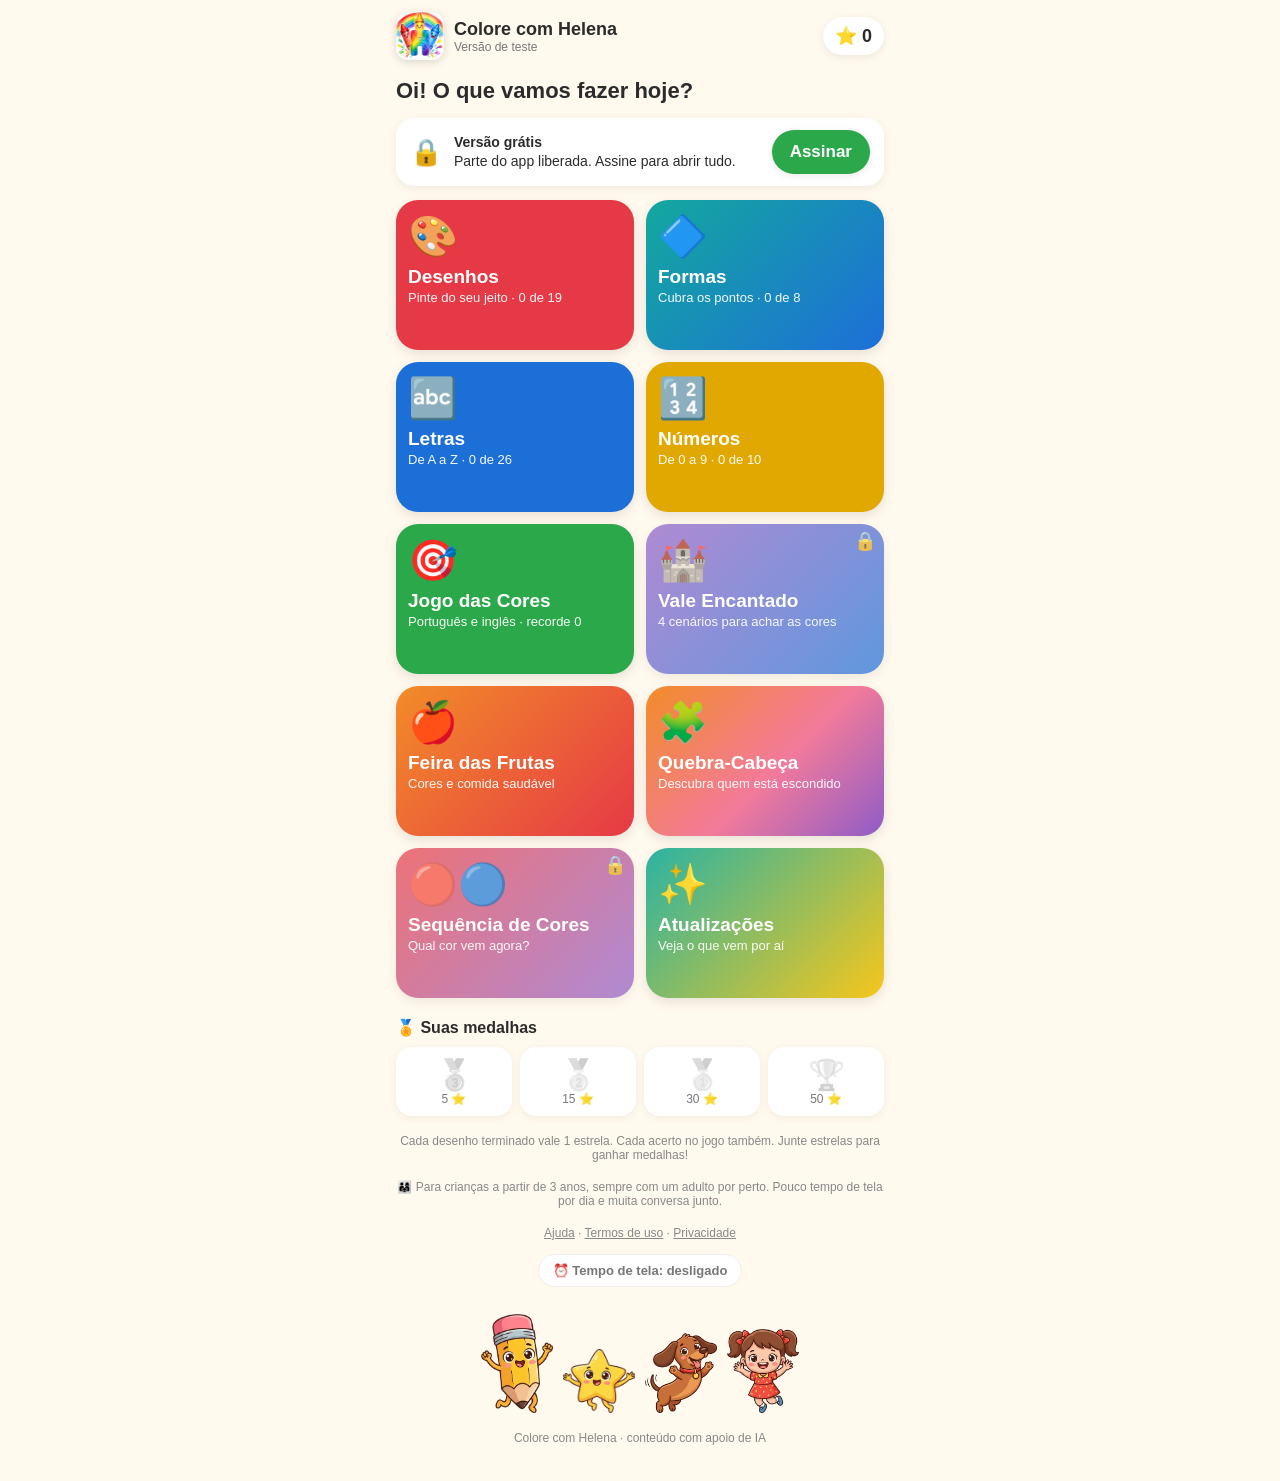
==== index.html @ 3817f8dd "Atualiza o site do Colore com Helena" ====
<!doctype html>
<html lang="pt-BR">
<head>
<meta charset="utf-8">
<meta name="viewport" content="width=device-width, initial-scale=1, maximum-scale=1">
<title>Colore com Helena</title>
<style>
  :root {
    --verm: #E63946; --azul: #1D6FD8; --amar: #F7C531; --verde: #2BA84A;
    --fundo: #FFF9EE; --texto: #2B2B2B; --cartao: #FFFFFF;
  }
  * { box-sizing: border-box; }
  [hidden] { display: none !important; } /* sem isso, a aba escondida aparecia junto (erro visto no celular em 27/10) */
  body { margin: 0; background: var(--fundo); color: var(--texto);
    font-family: "Segoe UI", Roboto, Arial, sans-serif; -webkit-tap-highlight-color: transparent; }
  header { display: flex; align-items: center; gap: 10px; padding: 12px 16px; max-width: 520px; margin: 0 auto; }
  .logo { width: 48px; height: 48px; border-radius: 12px; overflow: hidden; flex: none; box-shadow: 0 2px 8px rgba(0,0,0,.15); }
  .logo img { width: 100%; height: 100%; display: block; }
  header h1 { font-size: 18px; margin: 0; flex: 1; }
  header small { display: block; font-weight: 400; color: #777; font-size: 12px; }
  .estrelas { background: #fff; border-radius: 999px; padding: 8px 12px; font-weight: 800; font-size: 18px;
    box-shadow: 0 2px 8px rgba(0,0,0,.08); white-space: nowrap; }
  .estrelas.pula { animation: pula .5s; }
  @keyframes pula { 50% { transform: scale(1.35); } }
  main { max-width: 520px; margin: 0 auto; padding: 0 16px 24px; }
  .tela { display: none; } .tela.ativa { display: block; }
  h2 { font-size: 22px; margin: 6px 0 14px; }
  h3 { font-size: 16px; margin: 20px 0 10px; }

  /* Tela inicial: 4 seções grandes */
  .secoes { display: grid; grid-template-columns: 1fr 1fr; gap: 12px; }
  .secao { border: 0; border-radius: 22px; padding: 16px 12px 14px; font: inherit; color: #fff; cursor: pointer;
    text-align: left; box-shadow: 0 4px 12px rgba(0,0,0,.10); min-height: 150px; display: flex; flex-direction: column; }
  .secao .emoji { font-size: 40px; line-height: 1; }
  .secao b { font-size: 19px; margin-top: 10px; }
  .secao small { font-size: 13px; opacity: .95; margin-top: 2px; }
  .secao .progresso { margin-top: auto; height: 8px; background: rgba(255,255,255,.35); border-radius: 99px; overflow: hidden; }
  .secao .progresso i { display: block; height: 100%; background: #fff; border-radius: 99px; }
  .s-desenhos { background: var(--verm); } .s-letras { background: var(--azul); }
  .s-numeros { background: #E0A800; } .s-jogo { background: var(--verde); }
  .medalhas { display: grid; grid-template-columns: repeat(4, 1fr); gap: 8px; }
  .medalha { background: #fff; border-radius: 16px; padding: 10px 4px; text-align: center; font-size: 12px; color: #777;
    box-shadow: 0 2px 8px rgba(0,0,0,.06); }
  .medalha span { display: block; font-size: 30px; }
  .medalha.trancada span { filter: grayscale(1); opacity: .3; }
  .medalha:not(.trancada) { color: var(--texto); font-weight: 700; }

  /* Lista de cada seção */
  .barra { display: flex; justify-content: space-between; align-items: center; gap: 8px; margin: 8px 0; flex-wrap: wrap; }
  .btn { border: 0; border-radius: 999px; padding: 10px 14px; font: inherit; font-weight: 600;
    background: #fff; box-shadow: 0 2px 8px rgba(0,0,0,.08); cursor: pointer; color: var(--texto); }
  .btn.forte, .btn.ligado { background: var(--azul); color: #fff; }
  .btn.verde { background: var(--verde); color: #fff; font-size: 17px; padding: 12px 18px; }
  .abas { display: grid; grid-template-columns: 1fr 1fr; gap: 8px; margin-bottom: 14px; }
  .aba { border: 0; border-radius: 14px; padding: 12px; font: inherit; font-weight: 700; font-size: 16px;
    background: #fff; color: var(--texto); box-shadow: 0 2px 8px rgba(0,0,0,.06); cursor: pointer; }
  .aba.ativa { background: var(--azul); color: #fff; }
  .setas { display: flex; align-items: center; justify-content: space-between; gap: 8px; margin-top: 10px; user-select: none; }
  .setas .btn { width: 52px; height: 52px; padding: 0; font-size: 30px; line-height: 1; }
  .setas span { font-size: 13px; color: #777; text-align: center; flex: 1; padding: 14px 0; }
  .pilha.entra-dir { animation: entraDir .3s; } .pilha.entra-esq { animation: entraEsq .3s; }
  @keyframes entraDir { from { transform: translateX(40%); opacity: 0; } }
  @keyframes entraEsq { from { transform: translateX(-40%); opacity: 0; } }
  .grade { display: grid; grid-template-columns: 1fr 1fr; gap: 12px; }
  .grade.miuda { grid-template-columns: repeat(4, 1fr); gap: 10px; }
  .cartao { position: relative; background: var(--cartao); border-radius: 18px; padding: 10px; border: 0;
    box-shadow: 0 2px 10px rgba(0,0,0,.06); cursor: pointer; text-align: center; font: inherit; color: inherit; }
  .cartao svg { width: 100%; height: auto; display: block; }
  .cartao span { display: block; margin-top: 6px; font-weight: 600; }
  .cartao.feito::after { content: "⭐"; position: absolute; top: -6px; right: -6px; font-size: 22px; }
  .letra { aspect-ratio: 1; font-size: 30px; font-weight: 900; padding: 0; }
  .letra:nth-child(3n+1) { color: var(--verm); } .letra:nth-child(3n+2) { color: var(--azul); } .letra:nth-child(3n) { color: #D9A400; }

  /* Pintar */
  #quadro { background: #fff; border-radius: 18px; padding: 8px; box-shadow: 0 2px 10px rgba(0,0,0,.06); }
  .pilha { position: relative; }
  .pilha > svg { width: 100%; height: auto; display: block; }
  .pilha .area { cursor: pointer; }
  #pincel, #linhas { position: absolute; inset: 0; width: 100%; height: 100%; }
  #pincel { touch-action: none; -webkit-mask-size: 100% 100%; mask-size: 100% 100%; }
  #linhas { pointer-events: none; }
  .ferramentas { display: flex; gap: 8px; align-items: center; flex-wrap: wrap; margin-top: 12px; }
  #tamanhos { display: flex; gap: 6px; }
  .tamanho { width: 40px; height: 40px; padding: 0; display: grid; place-items: center; }
  .tamanho i { display: block; border-radius: 50%; background: currentColor; }
  .nomeCor { text-align: center; font-size: 22px; font-weight: 600; margin-top: 12px; min-height: 30px; color: #777; }
  .nomeCor span { font-weight: 400; }
  .cores { display: grid; grid-template-columns: repeat(6, 1fr); gap: 8px; margin: 12px 0; }
  .cor { aspect-ratio: 1; border-radius: 50%; border: 3px solid #fff;
    box-shadow: 0 1px 4px rgba(0,0,0,.2); cursor: pointer; }
  .cor.escolhida { outline: 3px solid var(--texto); outline-offset: 2px; }
  .dica { background: #fff; border-left: 6px solid var(--amar); border-radius: 12px; padding: 12px 14px; font-size: 14px; line-height: 1.45; margin-top: 12px; }
  .dica b { color: var(--azul); }

  /* Jogo das Cores */
  .pergunta { background: #fff; border-radius: 22px; padding: 18px; text-align: center; box-shadow: 0 2px 10px rgba(0,0,0,.06); }
  .pergunta p { margin: 0; font-size: 15px; color: #777; }
  .pergunta b { display: block; font-size: 30px; margin: 6px 0 10px; }
  .alvos { display: grid; grid-template-columns: repeat(3, 1fr); gap: 16px; margin: 18px 6px; }
  .alvo { aspect-ratio: 1; border-radius: 50%; border: 5px solid #fff; box-shadow: 0 3px 10px rgba(0,0,0,.18); cursor: pointer; }
  .alvo.errou { animation: treme .4s; }
  @keyframes treme { 25% { transform: translateX(-8px); } 75% { transform: translateX(8px); } }
  .placar { text-align: center; font-size: 15px; color: #777; }

  /* Parabéns */
  .festa { position: fixed; inset: 0; background: rgba(43,43,43,.55); display: none; place-items: center; z-index: 10; padding: 16px; }
  .festa.aberta { display: grid; }
  .festa .caixa { background: #fff; border-radius: 24px; padding: 24px 18px; text-align: center; max-width: 340px; width: 100%; }
  .festa .grande { font-size: 64px; line-height: 1; position: relative; display: inline-block; }
  .mascote { display: inline-block; width: 110px; animation: salta .55s ease-in-out infinite alternate; transform-origin: bottom center; }
  .mascote svg, .mascote img { width: 100%; height: auto; display: block; }
  .mascote.pequeno { width: 54px; vertical-align: middle; margin-right: 6px; float: left; }
  .selo { position: absolute; right: -14px; top: -6px; font-size: 40px; }
  #rodapeMascotes { display: flex; justify-content: center; align-items: flex-end; gap: 10px; margin-top: 22px; min-height: 104px; }
  .mascote.rodape { width: 72px; }
  @keyframes salta { from { transform: translateY(0) scaleY(.93); } to { transform: translateY(-24px) scaleY(1.03); } }
  .festa h2 { margin: 10px 0 4px; }
  .festa p { margin: 0 0 16px; color: #555; }
  .festa .botoes { display: grid; gap: 10px; }
  .confete { position: fixed; top: -30px; font-size: 26px; z-index: 11; pointer-events: none; animation: cai 1.8s linear forwards; }
  @keyframes cai { to { transform: translateY(110vh) rotate(540deg); } }
  .aviso { font-size: 12px; color: #888; text-align: center; margin-top: 18px; }
  .aviso.links a { color: #888; }

  /* Vale Encantado e Feira das Frutas */
  .s-vale { background: linear-gradient(135deg, #8E5CC8, #1D6FD8); }
  .s-feira { background: linear-gradient(135deg, #F28C28, #E63946); }
  .pergunta.compacta { display: flex; align-items: center; justify-content: space-between; gap: 10px; padding: 12px 14px; text-align: left; }
  .pergunta.compacta b { font-size: 19px; margin: 0; }
  .cenarios-botoes { display: flex; flex-wrap: wrap; gap: 8px; margin-top: 10px; }
  .cenarios-botoes button { flex: 0 0 auto; border: 2px solid #E3D9F5; background: #fff; border-radius: 999px; padding: 8px 14px; font: inherit; font-size: 15px; cursor: pointer; }
  .cenarios-botoes button.ativo { background: #8E5CC8; border-color: #8E5CC8; color: #fff; font-weight: 700; }
  #cenario { margin-top: 10px; border-radius: 22px; overflow: hidden; box-shadow: 0 4px 14px rgba(0,0,0,.12); }
  #cenario svg { width: 100%; height: auto; display: block; touch-action: manipulation; }
  #cenario [data-c] { cursor: pointer; }
  #cenario .achado { fill: #FFF3A0; fill-opacity: .35; stroke: #FFD54A; stroke-width: 7; stroke-opacity: .95; }
  #cenario .achado[pointer-events] { fill: none; stroke: none; }
  
  #cenario .brilho { filter: drop-shadow(0 0 6px #fff) drop-shadow(0 0 3px #fff); animation: pulsa 1.2s ease-in-out 3; }
  @keyframes pulsa { 50% { opacity: .55; } }
  #cenario rect.achado[width="800"] { fill-opacity: .12; stroke-width: 0; }
  #cenario .errou, .fruta.errou { animation: treme .4s; transform-box: fill-box; transform-origin: center; }
  .estrelinha { animation: surge .5s; transform-box: fill-box; transform-origin: center; pointer-events: none; }
  @keyframes surge { from { transform: scale(0); } }
  .frutas { display: grid; grid-template-columns: repeat(3, 1fr); gap: 10px; margin: 14px 0; }
  .fruta { background: #fff; border: 0; border-radius: 20px; padding: 6px; box-shadow: 0 2px 10px rgba(0,0,0,.08); cursor: pointer; }
  .fruta svg { width: 100%; height: auto; display: block; }
  .fruta.certa { outline: 4px solid var(--verde); }
  .dica.fato { border-left-color: var(--verde); font-size: 16px; }
  /* Encaixe as Cores */
  .s-encaixe { background: linear-gradient(135deg, #2BA84A, #F7C531); }
  #mesa { position: relative; margin-top: 12px; background: #fff; border-radius: 22px; box-shadow: 0 2px 10px rgba(0,0,0,.08); touch-action: none; user-select: none; }
  #mesa .bandeja { position: absolute; left: 8px; right: 8px; border-top: 3px dashed #EEE; }
  .buraco, .peca { position: absolute; }
  .buraco svg, .peca svg { width: 100%; height: 100%; display: block; overflow: visible; }
  .peca { cursor: grab; touch-action: none; filter: drop-shadow(0 4px 6px rgba(0,0,0,.18)); transition: left .25s, top .25s; z-index: 2; }
  .peca.arrastando { transition: none; z-index: 5; cursor: grabbing; transform: scale(1.12); }
  .peca.encaixada { filter: none; cursor: default; animation: pula .5s; }
  /* Quebra-cabeça de figuras (v14, 28/10) */
  .s-quebra { background: linear-gradient(135deg, #F28C28, #F27A9B 55%, #8E5CC8); }
  .misterios { display: grid; grid-template-columns: 1fr 1fr; gap: 12px; }
  .misterio { position: relative; border: 0; padding: 0; border-radius: 20px; overflow: hidden; aspect-ratio: 1; cursor: pointer;
    box-shadow: 0 4px 12px rgba(0,0,0,.12); background: #fff; }
  .misterio img { width: 100%; height: 100%; object-fit: cover; display: block; filter: blur(16px) saturate(1.2); transform: scale(1.25); }
  .misterio b { position: absolute; inset: 0; display: grid; place-items: center; font-size: 54px; color: #fff; text-shadow: 0 3px 10px rgba(0,0,0,.35); }
  .misterio.feito img { filter: none; transform: none; }
  .misterio.feito b { display: none; }
  .misterio.feito::after { content: "⭐"; position: absolute; top: 6px; right: 8px; font-size: 24px; }
  .misterio span { position: absolute; left: 0; right: 0; bottom: 0; padding: 6px; font-weight: 700; color: #fff; background: linear-gradient(transparent, rgba(0,0,0,.45)); }
  #qcMesa { position: relative; margin: 12px auto 0; user-select: none; }
  #qcTabuleiro { position: absolute; left: 0; top: 0; border-radius: 16px; background: #fff; box-shadow: inset 0 0 0 3px #F1E6D6, 0 4px 14px rgba(0,0,0,.08); overflow: hidden; }
  #qcTabuleiro img { width: 100%; height: 100%; display: block; opacity: .07; filter: grayscale(1); transition: opacity .6s, filter .6s; }
  #qcTabuleiro.pronto img { opacity: 1; filter: none; }
  #qcBandeja { position: absolute; left: 0; right: 0; border-radius: 18px; background: repeating-linear-gradient(45deg, #FFF3E0, #FFF3E0 14px, #FFEBD2 14px, #FFEBD2 28px); }
  .qcPeca { position: absolute; cursor: grab; touch-action: none; filter: drop-shadow(0 5px 6px rgba(0,0,0,.25)); transition: left .2s, top .2s; z-index: 2; }
  #qcGrade line { stroke: #E5D6C2; stroke-width: .02; stroke-dasharray: .06 .06; }
  .qcPeca.na-bandeja { transform: scale(.62); }
  #qcGrade { position: absolute; inset: 0; pointer-events: none; }
  #qcTabuleiro.pronto #qcGrade { display: none; }
  .qcPeca svg { width: 100%; height: 100%; display: block; overflow: visible; }
  .qcPeca.arrastando { transition: none; z-index: 9; cursor: grabbing; filter: drop-shadow(0 12px 12px rgba(0,0,0,.3)); }
  .qcPeca.encaixada { filter: none; cursor: default; z-index: 1; }
  .qcPeca.encaixada path.borda { stroke-opacity: .25; }
  #qcRevela { text-align: center; font-size: 26px; font-weight: 800; margin: 14px 0 0; min-height: 34px; }
  #qcRevela span { font-weight: 400; color: #777; font-size: 20px; }
  /* Feira bonita */
  .toldo { height: 44px; margin: 2px 0 12px; border-radius: 16px 16px 0 0;
    background: repeating-linear-gradient(90deg, #E63946 0 36px, #FFFFFF 36px 72px);
    -webkit-mask: linear-gradient(#000 0 0) top/100% 26px no-repeat, radial-gradient(18px at 50% 0, #000 98%, #0000) bottom/36px 18px repeat-x;
    mask: linear-gradient(#000 0 0) top/100% 26px no-repeat, radial-gradient(18px at 50% 0, #000 98%, #0000) bottom/36px 18px repeat-x;
    filter: drop-shadow(0 3px 3px rgba(0,0,0,.12)); }
  .fruta { background: radial-gradient(circle at 50% 40%, #fff 55%, #FFF4E6); border-radius: 26px; padding: 4px; transition: transform .15s; }
  .fruta:active { transform: scale(.94); }
  .fruta img { width: 100%; height: auto; display: block; border-radius: 22px; }
  .fruta.certa { outline: 5px solid var(--verde); animation: pula .5s; }
  /* Formas e Sequência de Cores (v13, 28/10) */
  .s-formas { background: linear-gradient(135deg, #13A89E, #1D6FD8); }
  .s-seq { background: linear-gradient(135deg, #E63946, #8E5CC8); }
  .s-novidades { background: linear-gradient(135deg, #2BB3A3, #F7C61B); }
  .novFundo { position: fixed; inset: 0; background: rgba(36,31,49,.55); display: flex; align-items: center; justify-content: center; z-index: 9999; padding: 20px; }
  .novCaixa { background: #fff; border-radius: 24px; padding: 26px 22px; max-width: 380px; width: 100%; text-align: center; font-family: inherit; }
  .novCaixa h2 { margin: 6px 0 14px; }
  .novItem { background: #FFF6D6; border-radius: 16px; padding: 14px; text-align: left; font-size: 17px; margin: 8px 0; }
  .novCaixa button { margin-top: 16px; border: 0; background: #2E9E4F; color: #fff; font-weight: 800; font-size: 18px; border-radius: 999px; padding: 12px 30px; }
  .fila { display: flex; flex-wrap: wrap; justify-content: center; gap: 8px; margin: 18px 0 6px; }
  .bola { width: min(13vw, 54px); aspect-ratio: 1; border-radius: 50%; border: 4px solid #fff; box-shadow: 0 2px 6px rgba(0,0,0,.15); }
  .bola.falta { background: #fff; border: 4px dashed #BBB; display: grid; place-items: center; font-size: 24px; font-weight: 800; color: #999; }
  .bola.falta.certa { border-style: solid; border-color: #fff; animation: pula .5s; }

  /* Hora da pausa (01/11): tempo de tela escolhido pelo adulto */
  .tempoTela { display: block; margin: 14px auto 0; font-size: 13px; font-weight: 600; color: #777; padding: 8px 14px; box-shadow: none; background: #fff; border: 1px solid #EEE; }
  #pausaAviso { position: fixed; top: 12px; left: 50%; transform: translateX(-50%); z-index: 65; background: #FFF3C4; color: #6B5300;
    border-radius: 999px; padding: 10px 18px; font-weight: 700; box-shadow: 0 4px 14px rgba(0,0,0,.15); display: none; white-space: nowrap; }
  #pausaAviso.aberto { display: block; animation: surge .4s; }
  #pausaTela { position: fixed; inset: 0; z-index: 70; display: none; place-items: center; padding: 20px; overflow-y: auto;
    background: linear-gradient(160deg, #E8F3F1, #EEF0FA); }
  #pausaTela.aberta { display: grid; }
  #pausaTela .caixa { max-width: 380px; width: 100%; text-align: center; }
  #pausaTela .lua { font-size: 64px; line-height: 1; }
  #pausaTela h2 { font-size: 26px; margin: 12px 0 6px; color: #2E5E5A; }
  #pausaTela p { margin: 0 0 14px; color: #555; line-height: 1.4; }
  #pausaTela .brincadeira { background: #fff; border-radius: 18px; padding: 16px; font-size: 18px; font-weight: 600; color: #2B2B2B;
    box-shadow: 0 2px 10px rgba(0,0,0,.06); margin-bottom: 16px; }
  #pausaTela .botoes, #pausaTela .tempos { display: grid; gap: 10px; }
  #pausaTela .tempos { grid-template-columns: 1fr 1fr; }
  #pausaTela .tempos .btn.ligado { background: var(--verde); }
  #pausaTela input { width: 100%; font-size: 20px; padding: 12px; border-radius: 12px; border: 2px solid #ddd; margin-bottom: 8px; text-align: center; }
  #pausaTela .msg { min-height: 20px; color: #B3261E; font-size: 14px; margin: 0 0 8px; }
  #pausaTela .adulto { margin-top: 18px; font-size: 14px; color: #777; }
  #impressao { display: none; }
  @media print {
    body { background: #fff; }
    body > * { display: none !important; }
    #impressao { display: block !important; text-align: center; }
    #impressao svg { width: 100%; max-width: 18cm; height: auto; }
    #impressao p { font: 14px Arial, sans-serif; color: #555; }
  }
</style>

<link rel="manifest" href="manifest.webmanifest">
<meta name="theme-color" content="#FFF9EE">
<meta name="apple-mobile-web-app-capable" content="yes">
<meta name="mobile-web-app-capable" content="yes">
<meta name="apple-mobile-web-app-title" content="Helena">
<link rel="apple-touch-icon" href="icone-180.png">
<link rel="icon" href="icone-192.png">
</head>
<body>
<header>
  <div class="logo"><img alt="Helena" src="[data-uri]"></div>
  <h1>Colore com Helena <small>Versão de teste</small></h1>
  <div class="estrelas" id="estrelas">⭐ 0</div>
</header>

<main>
  <!-- INÍCIO: as seções separadas, grandes e coloridas -->
  <section id="inicio" class="tela ativa">
    <h2>Oi! O que vamos fazer hoje?</h2>
    <div class="secoes" id="secoes"></div>
    <h3>🏅 Suas medalhas</h3>
    <div class="medalhas" id="medalhas"></div>
    <p class="aviso">Cada desenho terminado vale 1 estrela. Cada acerto no jogo também. Junte estrelas para ganhar medalhas!</p>
    <p class="aviso">👨‍👩‍👧 Para crianças a partir de 3 anos, sempre com um adulto por perto. Pouco tempo de tela por dia e muita conversa junto.</p>
    <p class="aviso links"><a href="ajuda.html">Ajuda</a> · <a href="termos.html">Termos de uso</a> · <a href="privacidade.html">Privacidade</a></p>
    <button class="btn tempoTela" id="tempoTela">⏰ Tempo de tela: desligado</button>
  </section>

  <!-- LISTA de uma seção (desenhos, letras ou números) -->
  <section id="lista" class="tela">
    <div class="barra"><button class="btn" data-volta>← Início</button><b id="contaLista"></b></div>
    <h2 id="tituloLista"></h2>
    <div class="abas" id="estilo">
      <button class="aba ativa" data-estilo="cheia">🅰️ Cheia</button>
      <button class="aba" data-estilo="pontilhada">✏️ Pontilhada</button>
    </div>
    <div class="grade" id="itens"></div>
  </section>

  <!-- PINTAR -->
  <section id="pintar" class="tela">
    <div class="barra">
      <button class="btn" id="voltarLista">← Voltar</button>
      <div>
        <button class="btn" id="desfazer">↶ Desfazer</button>
        <button class="btn" id="limpar">Limpar</button>
      </div>
    </div>
    <div id="quadro"><div class="pilha" id="pilha"></div></div>
    <div class="setas" id="setas">
      <button class="btn" id="anterior" aria-label="desenho anterior">‹</button>
      <span id="posicao">👈 deslize aqui para trocar 👉</span>
      <button class="btn" id="seguinte" aria-label="próximo desenho">›</button>
    </div>
    <div class="ferramentas">
      <button class="btn ligado" id="modoPincel">🖌️ Deslizar</button>
      <button class="btn" id="modoBalde">👆 Tocar</button>
      <span id="tamanhos"></span>
    </div>
    <div class="nomeCor" id="nomeCor">🔊 Toque numa cor para ouvir o nome</div>
    <div class="cores" id="cores"></div>
    <div class="barra"><button class="btn" id="salvar">💾 Salvar</button><button class="btn verde" id="terminei">Terminei! ⭐</button></div>
    <div class="dica" id="dica"></div>
  </section>

  <!-- JOGO DAS CORES -->
  <section id="jogo" class="tela">
    <div class="barra"><button class="btn" data-volta>← Início</button><b id="recorde"></b></div>
    <div class="pergunta">
      <p>Ouça e toque na cor certa</p>
      <b id="pedido">Vamos jogar?</b>
      <button class="btn forte" id="ouvir">🔊 Começar</button>
    </div>
    <div class="alvos" id="alvos"></div>
    <p class="placar" id="placar"></p>
  </section>
  <!-- VALE ENCANTADO: achar as coisas de uma cor no cenário -->
  <section id="vale" class="tela">
    <div class="barra"><button class="btn" data-volta>← Início</button><b id="valePontos"></b></div>
    <div class="pergunta compacta">
      <b id="valePedido">Vale Encantado</b>
      <button class="btn forte" id="valeOuvir">🔊 Começar</button>
    </div>
    <div id="valeCenarios" class="cenarios-botoes"></div>
    <div id="cenario"></div>
    <p class="placar" id="valeMsg">Toque nas coisas da cor pedida</p>
    <div class="dica">💡 Dica para a família: aponte junto e pergunte "o que mais é dessa cor aqui em casa?". Procurar e separar por cor é um dos primeiros jeitos de a criança organizar o mundo.</div>
  </section>

  <!-- FEIRA DAS FRUTAS: cores + alimentação saudável -->
  <section id="feira" class="tela">
    <div class="barra"><button class="btn" data-volta>← Início</button><b id="feiraPontos"></b></div>
    <div class="toldo"></div>
    <div class="pergunta">
      <p>Ouça e toque na fruta certa</p>
      <b id="feiraPedido">Vamos à feira?</b>
      <button class="btn forte" id="feiraOuvir">🔊 Começar</button>
    </div>
    <div class="frutas" id="frutas"></div>
    <div class="dica fato" id="feiraFato" hidden></div>
    <div class="dica">💡 Dica para a família: monte um prato colorido no lanche, com frutas de cores diferentes. O Guia Alimentar para a População Brasileira (Ministério da Saúde) recomenda que alimentos naturais, como as frutas, sejam a base das refeições.</div>
  </section>
  
  <section id="encaixe" class="tela">
    <div class="barra"><button class="btn" data-volta>← Início</button><b id="encaixeNivel"></b></div>
    <div class="pergunta compacta"><b>Arraste cada peça para o lugar da mesma cor</b></div>
    <div id="mesa"></div>
    <div class="dica">💡 Dica para a família: antes de arrastar, pergunte "de que cor é essa peça? E que forma ela tem?". Encaixar formas treina o olhar e o controle das mãos.</div>
  </section>

  
  <section id="quebra" class="tela">
    <div class="barra"><button class="btn" data-volta>← Início</button><b id="qcConta"></b></div>
    <h2>🧩 Quem está escondido?</h2>
    <div class="abas" id="qcNivel">
      <button class="aba ativa" data-pecas="2">🟢 4 peças</button>
      <button class="aba" data-pecas="3">🟠 9 peças</button>
    </div>
    <div class="misterios" id="qcLista"></div>
    <div class="dica">💡 Dica para a família: antes de começar, pergunte "quem será que está escondido?". Montar quebra-cabeça treina a atenção, a paciência e o olhar para as partes e o todo.</div>
  </section>
  <section id="quebraJogo" class="tela">
    <div class="barra"><button class="btn" id="qcVoltar">← Figuras</button><b id="qcFalta"></b></div>
    <div class="pergunta compacta"><b>Arraste as peças e descubra a figura!</b></div>
    <div id="qcMesa"></div>
    <p id="qcRevela"></p>
  </section>

  <!-- SEQUÊNCIA DE CORES: qual cor vem agora? (ideia 3 da pesquisa, 28/10) -->
  <section id="sequencia" class="tela">
    <div class="barra"><button class="btn" data-volta>← Início</button><b id="seqNivel"></b></div>
    <div class="pergunta">
      <p>Olhe a fila de cores</p>
      <b id="seqPedido">Qual cor vem agora?</b>
      <button class="btn forte" id="seqOuvir">🔊 Ouvir a fila</button>
    </div>
    <div class="fila" id="seqFila"></div>
    <div class="alvos" id="seqOpcoes"></div>
    <p class="placar" id="seqMsg"></p>
    <div class="dica">💡 Dica para a família: falem as cores juntos, batendo palmas no ritmo: "vermelho, azul, vermelho, azul...". Depois façam uma fila assim com brinquedos ou tampinhas. Perceber o que se repete é uma das bases da matemática.</div>
  </section>

  <div id="rodapeMascotes"></div>
  <p class="aviso">Colore com Helena · conteúdo com apoio de IA</p>
</main>

<div class="festa" id="festa"><div class="caixa">
  <div class="grande" id="festaEmoji">🎉</div>
  <h2 id="festaTitulo">Parabéns!</h2>
  <p id="festaTexto"></p>
  <div class="botoes">
    <button class="btn verde" id="proximo">Próximo ➜</button>
    <button class="btn forte" id="seuJeito" hidden>✍️ Agora do seu jeito</button>
    <button class="btn" id="fechaFesta">Continuar pintando</button>
  </div>
</div></div>

<!-- Hora da pausa (01/11): aviso de 1 minuto, tela de descanso e folha para imprimir -->
<div id="pausaAviso">⏰ Falta 1 minuto!</div>
<div id="pausaTela"><div class="caixa" id="pausaCaixa"></div></div>
<div id="impressao"></div>

<script>
// ===== Conteúdo =====
const DESENHOS = [
  { nome: "Casa", dica: "<b>Coordenação das mãos.</b> Pintar partes pequenas (janela, porta) treina o controle das mãos. A BNCC pede isso no objetivo <b>EI02CG05</b>: desenvolver as habilidades manuais para desenhar, pintar, rasgar e folhear.",
    svg: L => `<rect ${L} x="4" y="4" width="392" height="392" rx="16"/>
      <circle ${L} cx="330" cy="70" r="36"/>
      <rect ${L} x="4" y="320" width="392" height="76"/>
      <polygon ${L} points="80,170 200,70 320,170"/>
      <rect ${L} x="100" y="170" width="200" height="150"/>
      <rect ${L} x="175" y="235" width="50" height="85"/>
      <rect ${L} x="120" y="195" width="40" height="40"/>
      <rect ${L} x="240" y="195" width="40" height="40"/>` },
  { nome: "Peixe", rosto: `<path d="M78 212 Q92 224 106 212"/><path d="M150 158 Q168 200 150 242"/><circle cx="120" cy="185" r="5" fill="#2B2B2B"/>`, dica: "<b>Escolher cores é se expressar.</b> Deixe a criança escolher (peixe roxo vale!). A BNCC, no campo \"Traços, sons, cores e formas\" (<b>EI03TS02</b>), fala em se expressar livremente por meio do desenho e da pintura.",
    svg: L => `<rect ${L} x="4" y="4" width="392" height="392" rx="16"/>
      <polygon ${L} points="290,200 370,140 370,260"/>
      <ellipse ${L} cx="190" cy="200" rx="120" ry="80"/>
      <polygon ${L} points="160,125 210,80 230,128"/>
      <polygon ${L} points="170,275 215,315 225,272"/>
      <circle ${L} cx="120" cy="185" r="14"/>
      <circle ${L} cx="70" cy="90" r="16"/>
      <circle ${L} cx="100" cy="50" r="10"/>
      <circle ${L} cx="320" cy="340" r="14"/>` },
  { nome: "Flor", dica: "<b>Uma cor por pétala.</b> Peça para pintar cada pétala de uma cor e dizer o nome das cores. Conversar sobre o desenho também ajuda a linguagem.",
    svg: L => `<rect ${L} x="4" y="4" width="392" height="392" rx="16"/>
      <rect ${L} x="190" y="200" width="20" height="120"/>
      <ellipse ${L} cx="150" cy="270" rx="40" ry="18"/>
      <ellipse ${L} cx="250" cy="250" rx="40" ry="18"/>
      <polygon ${L} points="130,310 270,310 250,390 150,390"/>
      <circle ${L} cx="200" cy="80" r="40"/>
      <circle ${L} cx="262" cy="125" r="40"/>
      <circle ${L} cx="240" cy="195" r="40"/>
      <circle ${L} cx="160" cy="195" r="40"/>
      <circle ${L} cx="138" cy="125" r="40"/>
      <circle ${L} cx="200" cy="145" r="34"/>` },
  { nome: "Borboleta", rosto: `<circle cx="193" cy="68" r="3.5" fill="#2B2B2B"/><circle cx="207" cy="68" r="3.5" fill="#2B2B2B"/><path d="M192 78 Q200 86 208 78"/><path d="M192 52 Q180 28 166 22"/><path d="M208 52 Q220 28 234 22"/><circle cx="163" cy="20" r="5"/><circle cx="237" cy="20" r="5"/>`, dica: "<b>Os dois lados iguais.</b> Desafio: pintar a asa da direita igual à da esquerda. Comparar cores e formas é um ótimo exercício de atenção.",
    svg: L => `<rect ${L} x="4" y="4" width="392" height="392" rx="16"/>
      <ellipse ${L} cx="125" cy="140" rx="85" ry="75"/>
      <ellipse ${L} cx="275" cy="140" rx="85" ry="75"/>
      <ellipse ${L} cx="140" cy="270" rx="65" ry="60"/>
      <ellipse ${L} cx="260" cy="270" rx="65" ry="60"/>
      <circle ${L} cx="120" cy="135" r="25"/>
      <circle ${L} cx="280" cy="135" r="25"/>
      <ellipse ${L} cx="200" cy="200" rx="18" ry="120"/>
      <circle ${L} cx="200" cy="72" r="22"/>` },
  { nome: "Gato", rosto: `<circle cx="176" cy="160" r="4.5" fill="#2B2B2B"/><circle cx="224" cy="160" r="4.5" fill="#2B2B2B"/><path d="M200 198 Q193 210 183 204"/><path d="M200 198 Q207 210 217 204"/><path d="M152 186 L118 180"/><path d="M152 195 L118 200"/><path d="M248 186 L282 180"/><path d="M248 195 L282 200"/>`, dica: "<b>Som e movimento.</b> Pergunte que som o gato faz e imitem juntos, andando de quatro pela sala.",
    svg: L => `<rect ${L} x="4" y="4" width="392" height="392" rx="16"/>
      <ellipse ${L} cx="300" cy="290" rx="18" ry="62" transform="rotate(30 300 290)"/>
      <ellipse ${L} cx="200" cy="295" rx="85" ry="70"/>
      <ellipse ${L} cx="165" cy="358" rx="24" ry="14"/><ellipse ${L} cx="235" cy="358" rx="24" ry="14"/>
      <polygon ${L} points="142,135 152,72 192,110"/><polygon ${L} points="258,135 248,72 208,110"/>
      <circle ${L} cx="200" cy="170" r="65"/>
      <circle ${L} cx="176" cy="160" r="11"/><circle ${L} cx="224" cy="160" r="11"/>
      <polygon ${L} points="190,186 210,186 200,198"/>` },
  { nome: "Urso", rosto: `<circle cx="172" cy="150" r="4" fill="#2B2B2B"/><circle cx="228" cy="150" r="4" fill="#2B2B2B"/><path d="M200 194 L200 204"/><path d="M200 204 Q191 214 183 207"/><path d="M200 204 Q209 214 217 207"/>`, dica: "<b>Grande e pequeno.</b> Pinte o urso e depois procurem em casa uma coisa maior e uma menor que ele.",
    svg: L => `<rect ${L} x="4" y="4" width="392" height="392" rx="16"/>
      <ellipse ${L} cx="200" cy="315" rx="82" ry="70"/><ellipse ${L} cx="200" cy="325" rx="45" ry="40"/>
      <circle ${L} cx="138" cy="105" r="30"/><circle ${L} cx="262" cy="105" r="30"/>
      <circle ${L} cx="200" cy="165" r="75"/>
      <ellipse ${L} cx="200" cy="198" rx="34" ry="25"/><ellipse ${L} cx="200" cy="186" rx="11" ry="8"/>
      <circle ${L} cx="172" cy="150" r="9"/><circle ${L} cx="228" cy="150" r="9"/>` },
  { nome: "Foguete", dica: "<b>Contagem regressiva.</b> Antes de começar a pintar, contem juntos de 5 até 0 e falem \"decolar!\".",
    svg: L => `<rect ${L} x="4" y="4" width="392" height="392" rx="16"/>
      <circle ${L} cx="70" cy="80" r="10"/><circle ${L} cx="330" cy="120" r="8"/><circle ${L} cx="90" cy="300" r="7"/>
      <polygon ${L} points="168,300 200,375 232,300"/>
      <polygon ${L} points="157,225 108,320 157,300"/><polygon ${L} points="243,225 292,320 243,300"/>
      <path ${L} d="M200 45 C252 100 256 200 245 300 L155 300 C144 200 148 100 200 45Z"/>
      <circle ${L} cx="200" cy="160" r="28"/>` },
  { nome: "Carro", dica: "<b>Cores da rua.</b> Na próxima saída, contem quantos carros vermelhos vocês veem.",
    svg: L => `<rect ${L} x="4" y="4" width="392" height="392" rx="16"/>
      <rect ${L} x="4" y="305" width="392" height="91"/>
      <path ${L} d="M55 280 L55 225 L118 212 L160 150 L268 150 L308 212 L348 225 L348 280Z"/>
      <polygon ${L} points="170,165 233,165 233,210 140,210"/><polygon ${L} points="245,165 262,165 292,210 245,210"/>
      <circle ${L} cx="125" cy="282" r="36"/><circle ${L} cx="125" cy="282" r="14"/>
      <circle ${L} cx="282" cy="282" r="36"/><circle ${L} cx="282" cy="282" r="14"/>` },
  { nome: "Barco", dica: "<b>Afunda ou boia?</b> Na hora do banho, testem quais brinquedos boiam como o barco.",
    svg: L => `<rect ${L} x="4" y="4" width="392" height="392" rx="16"/>
      <circle ${L} cx="70" cy="70" r="30"/>
      <rect ${L} x="196" y="88" width="9" height="185"/>
      <polygon ${L} points="208,95 208,255 305,255"/><polygon ${L} points="193,120 193,255 112,255"/>
      <polygon ${L} points="205,88 242,99 205,110"/>
      <polygon ${L} points="78,272 322,272 282,332 118,332"/>
      <path ${L} d="M4 330 Q52 310 100 330 T200 330 T300 330 T396 330 L396 380 Q396 396 380 396 L20 396 Q4 396 4 380Z"/>` },
  { nome: "Sorvete", dica: "<b>Sabor e cor.</b> Pergunte: se o sorvete fosse dessa cor, que sabor seria?",
    svg: L => `<rect ${L} x="4" y="4" width="392" height="392" rx="16"/>
      <polygon ${L} points="148,215 252,215 200,372"/>
      <circle ${L} cx="160" cy="192" r="45"/><circle ${L} cx="240" cy="192" r="45"/>
      <circle ${L} cx="200" cy="130" r="50"/><circle ${L} cx="200" cy="70" r="16"/>` },
  { nome: "Bolo", dica: "<b>Quantas velas?</b> Desenhe com o dedo as velas da idade da criança e contem juntos.",
    svg: L => `<rect ${L} x="4" y="4" width="392" height="392" rx="16"/>
      <ellipse ${L} cx="200" cy="342" rx="152" ry="24"/>
      <rect ${L} x="88" y="250" width="224" height="90" rx="8"/><rect ${L} x="88" y="250" width="224" height="26" rx="8"/>
      <rect ${L} x="128" y="172" width="144" height="80" rx="8"/><rect ${L} x="128" y="172" width="144" height="22" rx="8"/>
      <rect ${L} x="190" y="112" width="20" height="60" rx="4"/><ellipse ${L} cx="200" cy="96" rx="10" ry="16"/>` },
  { nome: "Arco-íris", dica: "<b>A ordem das cores.</b> Mostre a ordem do arco-íris: vermelho, laranja, amarelo, verde, azul. Será que ela lembra?",
    svg: L => {
      const faixa = (r1, r2) => `<path ${L} d="M${200 - r2} 300 A${r2} ${r2} 0 0 1 ${200 + r2} 300 L${200 + r1} 300 A${r1} ${r1} 0 0 0 ${200 - r1} 300Z"/>`;
      return `<rect ${L} x="4" y="4" width="392" height="392" rx="16"/>
      ${faixa(145, 170)}${faixa(120, 145)}${faixa(95, 120)}${faixa(70, 95)}${faixa(45, 70)}
      <circle ${L} cx="45" cy="300" r="34"/><circle ${L} cx="82" cy="312" r="27"/>
      <circle ${L} cx="318" cy="312" r="27"/><circle ${L} cx="355" cy="300" r="34"/>`; } },
  { nome: "Dinossauro", rosto: `<circle cx="128" cy="104" r="3" fill="#2B2B2B"/><path d="M100 120 Q124 136 150 124"/><circle cx="104" cy="103" r="2.5" fill="#2B2B2B"/>`, dica: "<b>Pesado e leve.</b> Andem pela casa pisando forte como o dinossauro e depois leve como uma pena.",
    svg: L => `<rect ${L} x="4" y="4" width="392" height="392" rx="16"/>
      <polygon ${L} points="300,235 388,305 296,292"/>
      <polygon ${L} points="198,205 214,168 232,205"/><polygon ${L} points="240,207 256,172 272,210"/><polygon ${L} points="278,220 292,190 306,228"/>
      <rect ${L} x="170" y="295" width="32" height="62" rx="8"/><rect ${L} x="252" y="295" width="32" height="62" rx="8"/>
      <ellipse ${L} cx="225" cy="262" rx="100" ry="62"/>
      <polygon ${L} points="118,130 165,128 178,232 130,245"/>
      <ellipse ${L} cx="140" cy="112" rx="46" ry="32"/><circle ${L} cx="128" cy="104" r="7"/>` },
  { nome: "Pato", rosto: `<circle cx="122" cy="164" r="3.5" fill="#2B2B2B"/><path d="M84 182 L47 182"/>`, dica: "<b>Fala com o bicho.</b> Pato em inglês é <i>duck</i>. Pergunte como fala outros bichos que ela conhece.",
    svg: L => `<rect ${L} x="4" y="4" width="392" height="392" rx="16"/>
      <path ${L} d="M4 320 Q60 300 120 320 T240 320 T396 318 L396 380 Q396 396 380 396 L20 396 Q4 396 4 380Z"/>
      <ellipse ${L} cx="212" cy="262" rx="102" ry="64"/>
      <ellipse ${L} cx="232" cy="250" rx="50" ry="30"/>
      <polygon ${L} points="84,168 38,182 84,196"/>
      <circle ${L} cx="132" cy="176" r="50"/><circle ${L} cx="122" cy="164" r="8"/>` },
  { nome: "Cachorro salsicha", rosto: `<circle cx="96" cy="150" r="4.5" fill="#2B2B2B"/><path d="M28 214 Q50 230 74 216"/>`, dica: "<b>Comprido e curto.</b> O cachorro salsicha é comprido! Procurem pela casa uma coisa comprida e uma curta.",
    svg: L => `<rect ${L} x="4" y="4" width="392" height="392" rx="16"/>
      <rect ${L} x="4" y="330" width="392" height="66"/>
      <path ${L} d="M352 225 Q385 185 372 150 L360 152 Q368 185 340 215Z"/>
      <rect ${L} x="105" y="270" width="30" height="70" rx="12"/><rect ${L} x="155" y="275" width="30" height="65" rx="12"/>
      <rect ${L} x="270" y="275" width="30" height="65" rx="12"/><rect ${L} x="318" y="270" width="30" height="70" rx="12"/>
      <ellipse ${L} cx="228" cy="245" rx="135" ry="52"/>
      <circle ${L} cx="105" cy="168" r="62"/>
      <ellipse ${L} cx="52" cy="200" rx="40" ry="27"/>
      <circle ${L} cx="18" cy="194" r="12"/>
      <circle ${L} cx="96" cy="150" r="11"/>
      <ellipse ${L} cx="148" cy="190" rx="24" ry="50" transform="rotate(15 148 190)"/>` }
];

// Letras e números: o símbolo grande vazado; no modo deslizar, a tinta só fica DENTRO dele.
const FONTE = `x="200" y="200" text-anchor="middle" font-size="300" font-family="Arial Black, Arial, sans-serif" font-weight="900"`;
// Cada celular tem uma letra de tamanho diferente: mede o desenho da letra e encolhe/centraliza até caber no quadro com folga.
const medidas = {};
const regua = document.createElement("canvas").getContext("2d");
function encaixe(nome) {
  if (!(nome in medidas)) {
    regua.font = '900 300px "Arial Black", Arial, sans-serif';
    regua.textAlign = "center"; regua.textBaseline = "alphabetic";
    const m = regua.measureText(nome);
    const x0 = 200 - m.actualBoundingBoxLeft, x1 = 200 + m.actualBoundingBoxRight;
    const y0 = 200 - m.actualBoundingBoxAscent, y1 = 200 + m.actualBoundingBoxDescent;
    const k = Math.min(1.15, 300 / ((x1 - x0) || 1), 300 / ((y1 - y0) || 1));
    medidas[nome] = `transform="translate(200 200) scale(${k.toFixed(3)}) translate(${(-(x0 + x1) / 2).toFixed(1)} ${(-(y0 + y1) / 2).toFixed(1)})"`;
  }
  return medidas[nome];
}
const letraSvg = (nome, attrs) => `<text ${attrs} ${FONTE} ${encaixe(nome)}>${nome}</text>`;
const simbolo = (nome, dica) => ({ nome, simbolo: true, dica });
let pontilhado = false;

// Letra bastão PONTILHADA desenhada traço por traço (como folha de caligrafia), sem depender da fonte do celular.
// Quadro de 400: topo 70, base 330. A bolinha verde marca onde começar.
const GUIAS = {
  A: "M110 330 L200 70 L290 330 M145 230 L255 230",
  B: "M120 330 L120 70 L210 70 Q280 70 280 135 Q280 200 210 200 L120 200 M210 200 Q290 200 290 265 Q290 330 210 330 L120 330",
  C: "M285 118 A110 130 0 1 0 285 282",
  D: "M120 70 L120 330 L185 330 Q290 330 290 200 Q290 70 185 70 Z",
  E: "M285 70 L120 70 L120 330 L285 330 M120 200 L250 200",
  F: "M285 70 L120 70 L120 330 M120 200 L250 200",
  G: "M285 118 A110 130 0 1 0 288 278 L288 205 L210 205",
  H: "M115 70 L115 330 M285 70 L285 330 M115 200 L285 200",
  I: "M200 70 L200 330",
  J: "M260 70 L260 260 Q260 330 190 330 Q130 330 125 270",
  K: "M120 70 L120 330 M285 70 L120 225 M175 175 L290 330",
  L: "M120 70 L120 330 L280 330",
  M: "M100 330 L100 70 L200 250 L300 70 L300 330",
  N: "M115 330 L115 70 L285 330 L285 70",
  O: "M200 70 A100 130 0 1 0 200 330 A100 130 0 1 0 200 70",
  P: "M120 330 L120 70 L215 70 Q290 70 290 140 Q290 210 215 210 L120 210",
  Q: "M200 70 A100 130 0 1 0 200 330 A100 130 0 1 0 200 70 M225 260 L295 335",
  R: "M120 330 L120 70 L215 70 Q290 70 290 140 Q290 210 215 210 L120 210 M200 210 L290 330",
  S: "M280 110 Q260 70 200 70 Q120 70 120 135 Q120 195 200 200 Q285 205 285 265 Q285 330 200 330 Q135 330 115 285",
  T: "M100 70 L300 70 M200 70 L200 330",
  U: "M115 70 L115 250 Q115 330 200 330 Q285 330 285 250 L285 70",
  V: "M105 70 L200 330 L295 70",
  W: "M80 70 L135 330 L200 130 L265 330 L320 70",
  X: "M110 70 L290 330 M290 70 L110 330",
  Y: "M110 70 L200 200 L290 70 M200 200 L200 330",
  Z: "M115 70 L285 70 L115 330 L285 330",
  0: "M200 70 A85 130 0 1 0 200 330 A85 130 0 1 0 200 70",
  1: "M150 120 L210 70 L210 330",
  2: "M125 125 Q130 70 200 70 Q275 70 275 140 Q275 190 120 330 L285 330",
  3: "M125 100 Q150 70 200 70 Q275 70 275 135 Q275 200 195 200 Q285 200 285 268 Q285 330 200 330 Q140 330 115 295",
  4: "M240 330 L240 70 L110 250 L295 250",
  5: "M275 70 L140 70 L128 190 Q160 170 200 170 Q285 170 285 250 Q285 330 200 330 Q140 330 115 300",
  6: "M265 95 Q240 70 200 70 Q120 70 118 200 Q118 330 200 330 Q282 330 282 255 Q282 180 200 180 Q130 180 118 230",
  7: "M115 70 L285 70 L170 330",
  8: "M200 200 Q125 200 125 135 Q125 70 200 70 Q275 70 275 135 Q275 200 200 200 Q115 200 115 265 Q115 330 200 330 Q285 330 285 265 Q285 200 200 200",
  9: "M282 170 Q270 220 200 220 Q118 220 118 145 Q118 70 200 70 Q282 70 282 145 L282 220 Q282 330 200 330 Q145 330 125 300"
};

// Cada item monta 4 coisas: base (partes de tocar), linhas (contorno por cima), mascara (onde a tinta pode ficar) e cartao (miniatura).
let idUnico = 0;
const MOLDURA = L => `<rect ${L} x="4" y="4" width="392" height="392" rx="16"/>`;
const TRILHA = 'fill="none" stroke-linecap="round" stroke-linejoin="round"';
// Linhas só onde dá para ver: a parte de cima esconde o contorno da de baixo (antes as linhas se cruzavam, visto no celular em 27/10).
function linhasVisiveis(desenho) {
  const id = "mk" + (++idUnico);
  return `<defs><mask id="${id}" maskUnits="userSpaceOnUse" x="0" y="0" width="400" height="400">${desenho('stroke="#fff" stroke-width="4" stroke-linejoin="round" fill="#000"')}</mask></defs><rect width="400" height="400" fill="#2B2B2B" mask="url(#${id})"/>`;
}
// Contorno por fora da letra, sem os traços de dentro que a fonte de alguns celulares tem.
function contornoLimpo(nome) {
  const id = "ct" + (++idUnico);
  return `<defs><filter id="${id}" x="-10%" y="-10%" width="120%" height="120%"><feMorphology in="SourceAlpha" operator="dilate" radius="4" result="g"/><feComposite in="g" in2="SourceAlpha" operator="out" result="anel"/><feFlood flood-color="#2B2B2B"/><feComposite in2="anel" operator="in"/></filter></defs>${letraSvg(nome, `fill="#000" filter="url(#${id})"`)}`;
}
let livre = false; // "Agora do seu jeito": depois de cobrir os pontos, a criança tenta sozinha
function camadas(d) {
  if (livre) {
    const modelo = `<g transform="translate(304 10) scale(.21)"><path d="${d.guia || GUIAS[d.nome]}" ${TRILHA} stroke="#C9C9C9" stroke-width="34"/></g>`;
    return {
      base: MOLDURA(`${TRACO} fill="#fff" class="area"`) + modelo,
      linhas: MOLDURA(`${TRACO} fill="none"`),
      mascara: null, soPincel: true };
  }
  if (d.traco) {
    const img = `<image href="${d.traco}" x="14" y="14" width="372" height="372"/>`;
    return { base: MOLDURA(`${TRACO} fill="#fff"`), linhas: MOLDURA(`${TRACO} fill="none"`) + img, mascara: null, traco: d.traco,
      cartao: '<rect width="400" height="400" fill="#fff"/>' + img };
  }
  const guia = d.guia || (d.simbolo && pontilhado && GUIAS[d.nome]);
  if (guia) {
    const [, x, y] = guia.match(/^M\s*([\d.]+)[ ,]+([\d.]+)/);
    const tinta = d.cor || "#8A8A8A";
    const pontos = `<path d="${guia}" ${TRILHA} stroke="${tinta}" stroke-width="12" stroke-dasharray="0.1 22"/>`
      + `<circle cx="${x}" cy="${y}" r="17" fill="#2BA84A" stroke="#fff" stroke-width="5"/><circle cx="${x}" cy="${y}" r="5" fill="#fff"/>`;
    return {
      base: MOLDURA(`${TRACO} fill="#fff" class="area"`) + `<path d="${guia}" ${TRILHA} stroke="${d.cor || "#F1F1F1"}" stroke-opacity="${d.cor ? .14 : 1}" stroke-width="46"/>`,
      linhas: MOLDURA(`${TRACO} fill="none"`) + pontos,
      mascara: `<path d="${guia}" ${TRILHA} stroke="#000" stroke-width="52"/>`,
      cartao: pontos, soPincel: true };
  }
  if (d.simbolo) return {
    base: MOLDURA(`${TRACO} fill="#fff" class="area"`) + letraSvg(d.nome, 'fill="#fff" class="area"'),
    linhas: MOLDURA(`${TRACO} fill="none"`) + contornoLimpo(d.nome),
    mascara: letraSvg(d.nome, 'fill="#000"') };
  return {
    base: d.svg(`${TRACO} fill="#fff" class="area"`),
    linhas: linhasVisiveis(d.svg) + rostoDe(d),
    mascara: null,
    cartao: '<rect width="400" height="400" fill="#fff"/>' + linhasVisiveis(d.svg) + rostoDe(d) };
}

const FORMAS_TRACO = [
  ["Círculo", "M200 70 A130 130 0 1 0 200 330 A130 130 0 1 0 200 70", "#E0A800", "<b>Redondo, sem cantos.</b> Procurem coisas redondas em casa: prato, relógio, tampa."],
  ["Quadrado", "M85 85 L85 315 L315 315 L315 85 Z", "#1D6FD8", "<b>4 lados iguais.</b> Pare em cada canto e conte junto: 1, 2, 3, 4."],
  ["Triângulo", "M200 70 L85 320 L315 320 Z", "#8E5CC8", "<b>3 lados, 3 pontas.</b> Que coisa da casa parece um triângulo? Uma fatia de pizza!"],
  ["Retângulo", "M60 120 L60 290 L340 290 L340 120 Z", "#F27A9B", "<b>2 lados compridos e 2 curtos.</b> A porta, o livro e a TV são retângulos."],
  ["Losango", "M200 60 L80 200 L200 340 L320 200 Z", "#F28C28", "<b>Um quadrado de pé na ponta.</b> Gire um papel quadrado e veja ele virar losango."],
  ["Coração", "M200 334 C104 258 53 200 53 142 C53 88 94 59 136 59 C168 59 190 78 200 104 C210 78 232 59 264 59 C306 59 347 88 347 142 C347 200 296 258 200 334 Z", "#E63946", "<b>Dois lados iguais.</b> Desenhe um coração e dê para alguém da família."],
  ["Estrela", "M200 53 L238 155 L347 158 L261 226 L293 334 L200 270 L107 334 L139 226 L53 158 L162 155 Z", "#2BA84A", "<b>5 pontas.</b> Contem as pontas juntos enquanto o dedo passa por elas."],
  ["Pentágono", "M200 55 L345 160 L290 335 L110 335 L55 160 Z", "#8B5A2B", "<b>5 lados.</b> Compare com o quadrado: quantos lados a mais ele tem?"]
].map(([nome, guia, cor, dica]) => ({ nome, guia, cor,
  dica: dica + " Uma forma por dia. Cobrir formas com o dedo treina o olho e a mão juntos, o que ajuda na hora das letras." }));
const PALAVRAS = { A:"Abacaxi", B:"Bola", C:"Casa", D:"Dado", E:"Estrela", F:"Flor", G:"Gato", H:"Hipopótamo",
  I:"Ilha", J:"Janela", K:"Kiwi", L:"Lua", M:"Maçã", N:"Navio", O:"Ovo", P:"Peixe", Q:"Queijo", R:"Rato",
  S:"Sol", T:"Tatu", U:"Uva", V:"Vaca", W:"Waffle", X:"Xícara", Y:"Yakisoba", Z:"Zebra" };
const LETRAS = Object.keys(PALAVRAS).map(l => simbolo(l,
  `<b>${l} de ${PALAVRAS[l]}.</b> Enquanto pinta, fale o nome da letra e o som dela. Depois procurem juntos 3 coisas da casa que começam com ${l}.`));
const NUMEROS = "0123456789".split("").map(n => simbolo(n, n === "0"
  ? "<b>Zero é nada.</b> Mostre uma mão fechada: zero dedos. Depois um prato vazio: zero biscoitos."
  : `<b>Número ${n}.</b> Enquanto pinta, contem juntos ${n} ${n === "1" ? "coisa" : "coisas"} da casa (colheres, brinquedos, sapatos) e mostrem ${n} ${n === "1" ? "dedo" : "dedos"}.`));

const SECOES = {
  desenhos: { titulo: "Desenhos", emoji: "🎨", sub: "Pinte do seu jeito", itens: DESENHOS, classe: "s-desenhos" },
  formas:   { titulo: "Formas", emoji: "🔷", sub: "Cubra os pontos", itens: FORMAS_TRACO, classe: "s-formas" },
  letras:   { titulo: "Letras", emoji: "🔤", sub: "De A a Z", itens: LETRAS, classe: "s-letras", miuda: true },
  numeros:  { titulo: "Números", emoji: "🔢", sub: "De 0 a 9", itens: NUMEROS, classe: "s-numeros", miuda: true }
};
const MEDALHAS = [[5, "🥉", "5 ⭐"], [15, "🥈", "15 ⭐"], [30, "🥇", "30 ⭐"], [50, "🏆", "50 ⭐"]];

const CORES = ["#E63946","#F4A3A8","#F7C531","#FBE39A","#1D6FD8","#9CC3F2",
               "#2BA84A","#A6DDB2","#F28C28","#8E5CC8","#8B5A2B","#2B2B2B"];
// Nome de cada cor (mesma ordem): [português, inglês, artigo]. Tocou na cor, o app fala os dois.
const NOMES = [["Vermelho","Red","o"],["Rosa","Pink","o"],["Amarelo","Yellow","o"],["Amarelo claro","Light yellow","o"],
  ["Azul","Blue","o"],["Azul claro","Light blue","o"],["Verde","Green","o"],["Verde claro","Light green","o"],
  ["Laranja","Orange","o"],["Roxo","Purple","o"],["Marrom","Brown","o"],["Preto","Black","o"]];
const CORES_DO_JOGO = [0, 1, 2, 4, 6, 8, 9, 10, 11]; // só as cores "fortes", fáceis de distinguir

const TAMANHOS = [16, 34, 60]; // largura do pincel (em pontos de uma tela de 1080)
const TRACO = 'stroke="#2B2B2B" stroke-width="4" stroke-linejoin="round"';

const rostoDe = d => d.rosto ? `<g ${TRACO} fill="none" stroke-linecap="round">${d.rosto}</g>` : "";
const LADO = 1080;

// ===== Progresso (fica guardado no celular) =====
let prog = { estrelas: 0, feitos: {}, recorde: 0 };
try { prog = Object.assign(prog, JSON.parse(localStorage.getItem("helena-progresso")) || {}); } catch (e) {}
const guarda = () => { try { localStorage.setItem("helena-progresso", JSON.stringify(prog)); } catch (e) {} };
const chave = (sec, nome) => sec + ":" + nome;
const feitosDe = sec => SECOES[sec].itens.filter(d => prog.feitos[chave(sec, d.nome)]).length;

function ganhaEstrela() {
  const antes = prog.estrelas;
  prog.estrelas++; guarda();
  const e = $("estrelas");
  e.textContent = "⭐ " + prog.estrelas;
  e.classList.remove("pula"); void e.offsetWidth; e.classList.add("pula");
  return MEDALHAS.find(m => antes < m[0] && prog.estrelas >= m[0]); // medalha nova?
}


const ELOGIOS = ["Parabéns!", "Você brilhou!", "Parabéns, está evoluindo!", "Você está indo muito bem!"];
let vezElogio = 0;
let ultimoElogio = 0;
const elogio = () => ELOGIOS[ultimoElogio = vezElogio++ % ELOGIOS.length];

// ===== Voz do próprio celular (grátis) =====
function fala(texto, lingua) {
  if (!("speechSynthesis" in window)) return;
  const u = new SpeechSynthesisUtterance(texto);
  // voz mais alegre (ela achou a voz "de GPS" em 27/10): um pouco mais aguda e no ritmo normal
  u.lang = lingua; u.rate = 0.95; u.pitch = 1.15;
  // prefere as vozes mais naturais do celular (as "neurais"/online), quando existem
  const vozes = speechSynthesis.getVoices().filter(v => v.lang.replace("_", "-").startsWith(lingua));
  const natural = /natural|neural|online|google|enhanced|premium|wavenet/i;
  const voz = vozes.find(v => natural.test(v.name) && !v.localService) || vozes.find(v => natural.test(v.name)) || vozes.find(v => !v.localService) || vozes[0];
  if (voz) u.voice = voz;
  speechSynthesis.speak(u);
}

const VOZES = {"achou-tudo":"[data-uri]","cor-0":"[data-uri]","cor-1":"[data-uri]","cor-10":"[data-uri]","cor-11":"[data-uri]","cor-2":"[data-uri]","cor-3":"[data-uri]","cor-4":"[data-uri]","cor-5":"[data-uri]","cor-6":"[data-uri]","cor-7":"[data-uri]","cor-8":"[data-uri]","cor-9":"[data-uri]","elogio-0":"[data-uri]","elogio-1":"[data-uri]","elogio-2":"[data-uri]","elogio-3":"[data-uri]","feira-amarelo":"[data-uri]","feira-laranja":"[data-uri]","feira-roxo":"[data-uri]","feira-verde":"[data-uri]","feira-vermelho":"[data-uri]","forma-0":"[data-uri]","forma-1":"[data-uri]","forma-2":"[data-uri]","forma-3":"[data-uri]","forma-4":"[data-uri]","forma-5":"[data-uri]","forma-6":"[data-uri]","forma-7":"[data-uri]","forma-8":"[data-uri]","fruta-0":"[data-uri]","fruta-1":"[data-uri]","fruta-2":"[data-uri]","fruta-3":"[data-uri]","fruta-4":"[data-uri]","fruta-5":"[data-uri]","fruta-6":"[data-uri]","fruta-7":"[data-uri]","ja-achou":"[data-uri]","jogo-0":"[data-uri]","jogo-1":"[data-uri]","jogo-10":"[data-uri]","jogo-11":"[data-uri]","jogo-2":"[data-uri]","jogo-4":"[data-uri]","jogo-6":"[data-uri]","jogo-8":"[data-uri]","jogo-9":"[data-uri]","letra-A":"[data-uri]","letra-B":"[data-uri]","letra-C":"[data-uri]","letra-D":"[data-uri]","letra-E":"[data-uri]","letra-F":"[data-uri]","letra-G":"[data-uri]","letra-H":"[data-uri]","letra-I":"[data-uri]","letra-J":"[data-uri]","letra-K":"[data-uri]","letra-L":"[data-uri]","letra-M":"[data-uri]","letra-N":"[data-uri]","letra-O":"[data-uri]","letra-P":"[data-uri]","letra-Q":"[data-uri]","letra-R":"[data-uri]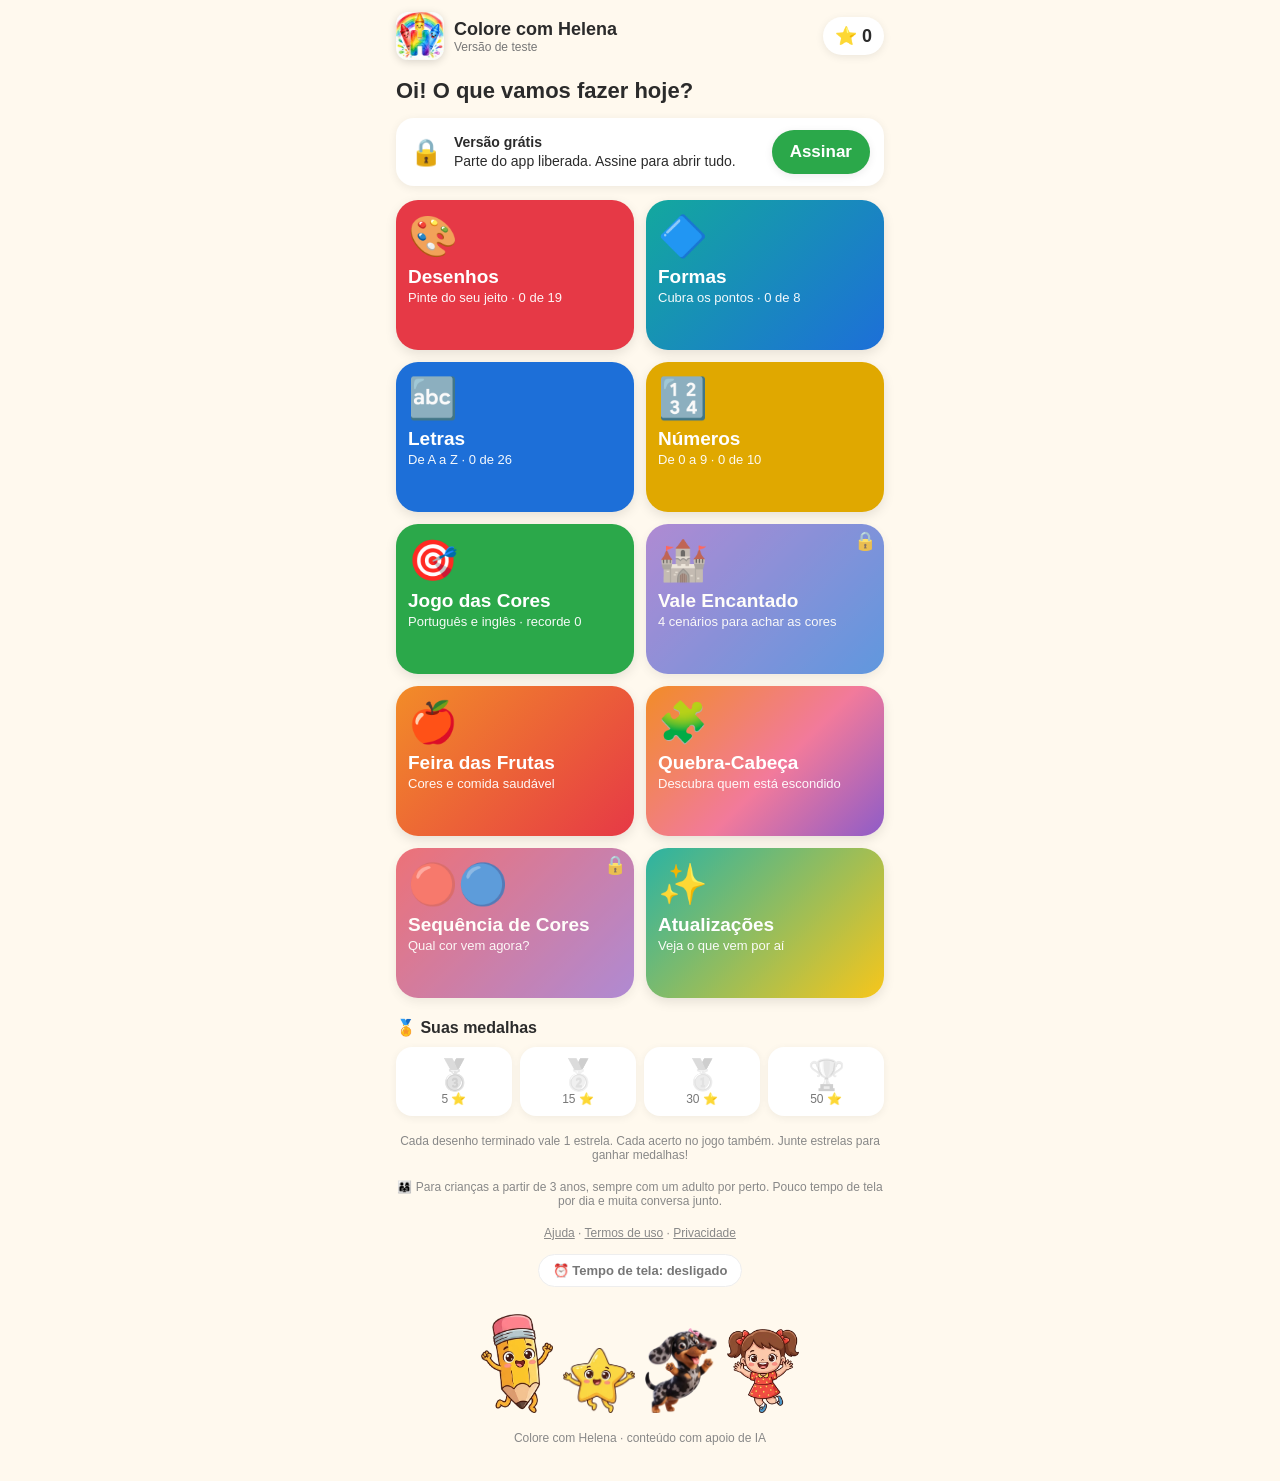
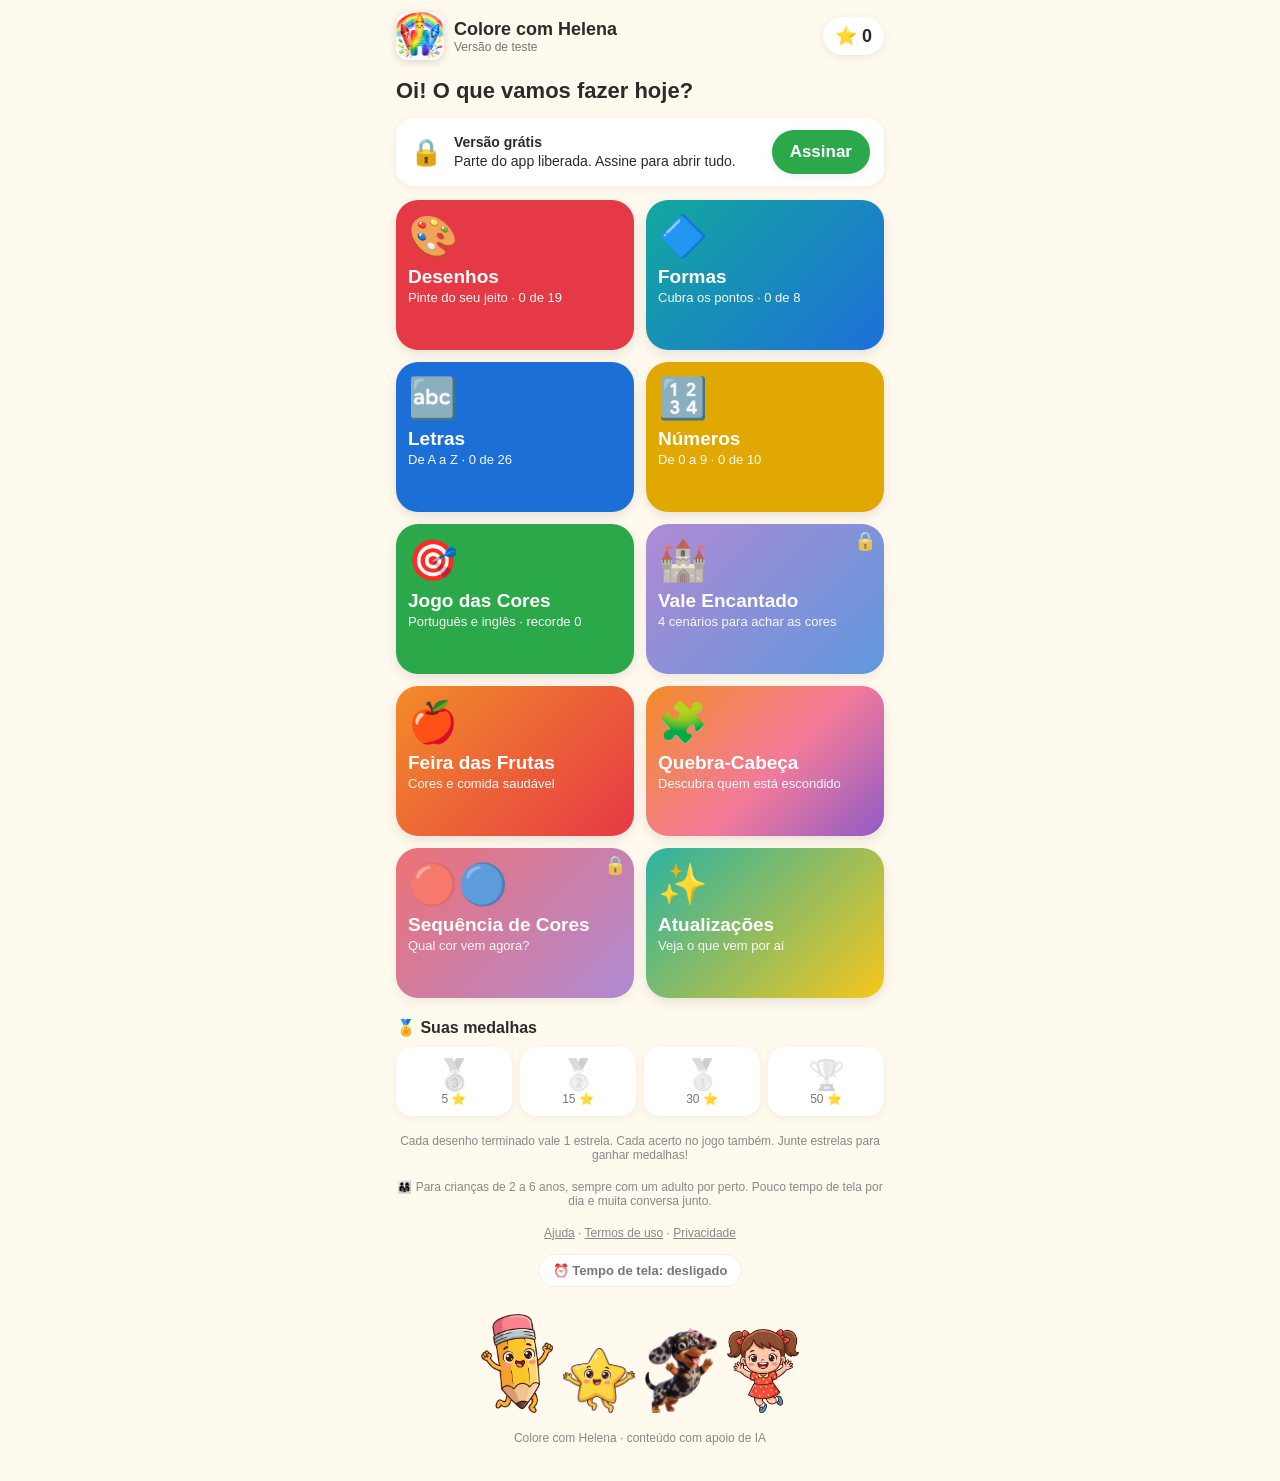
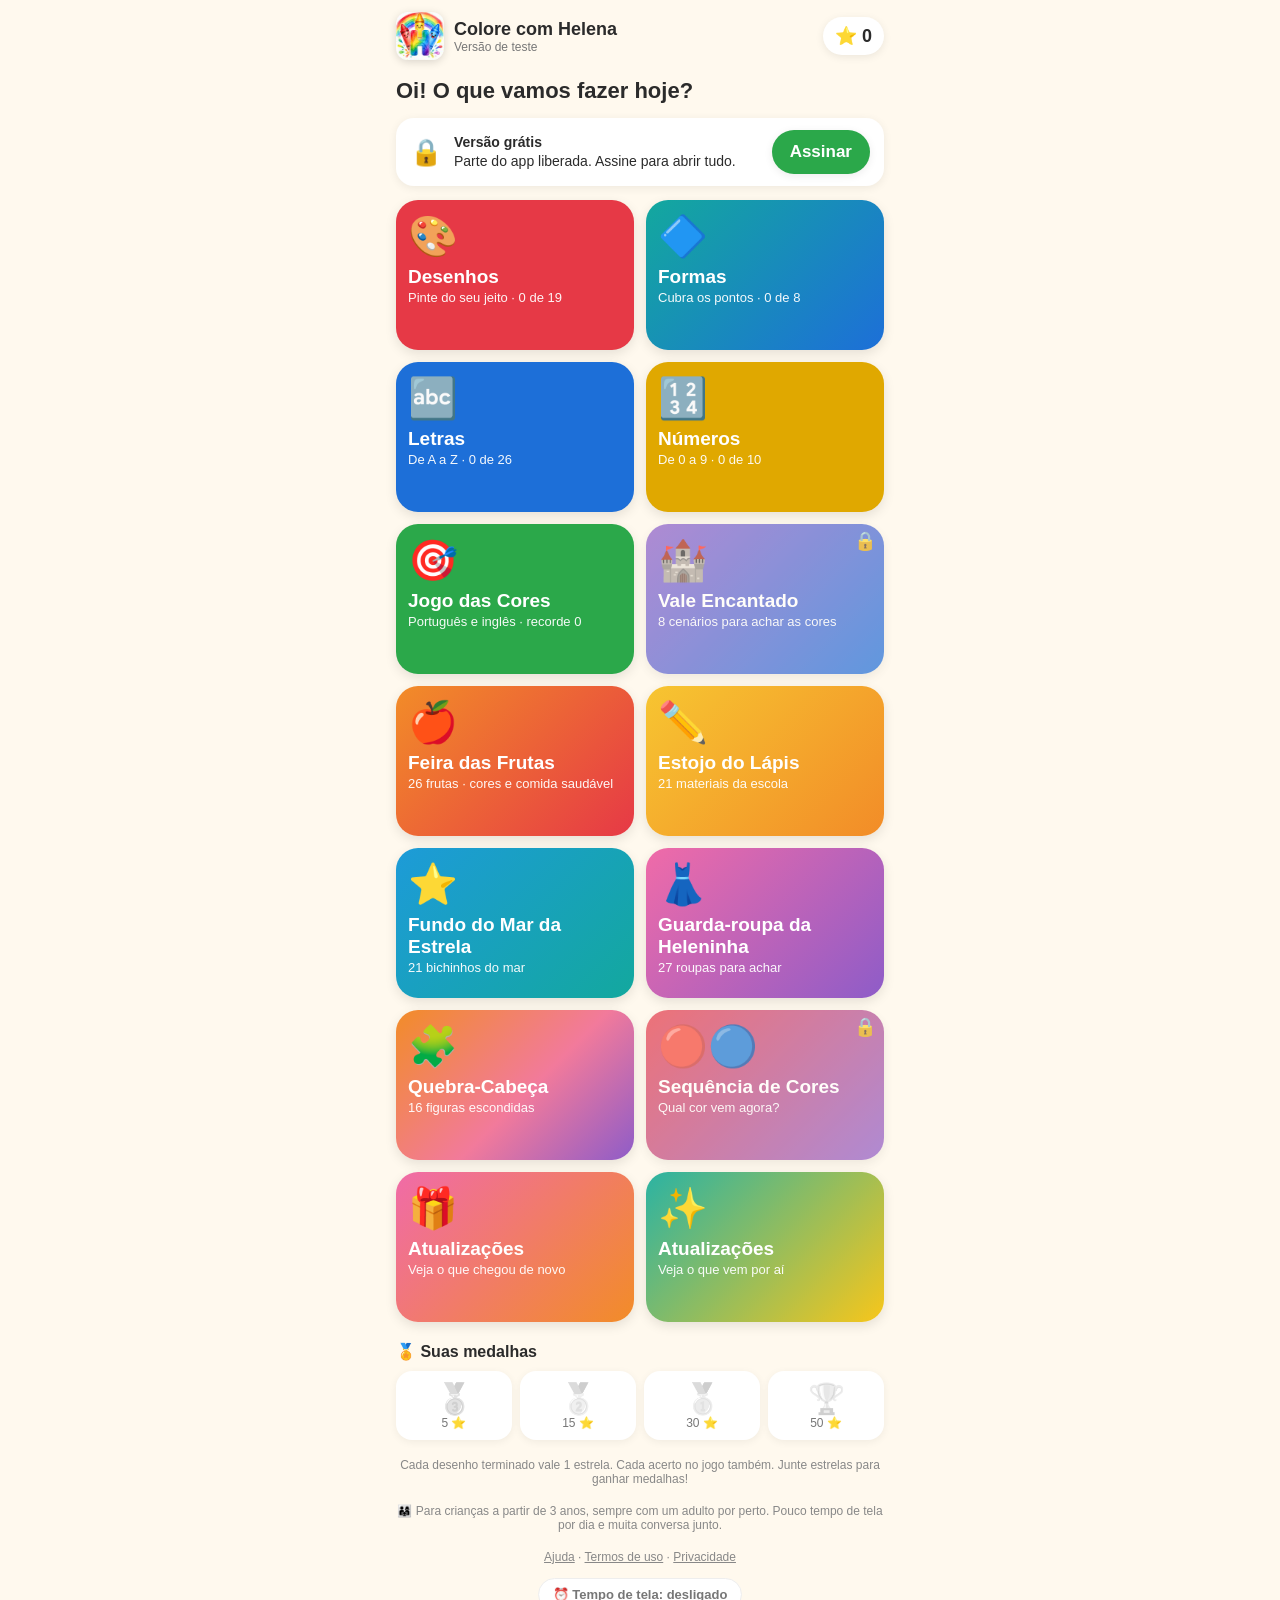
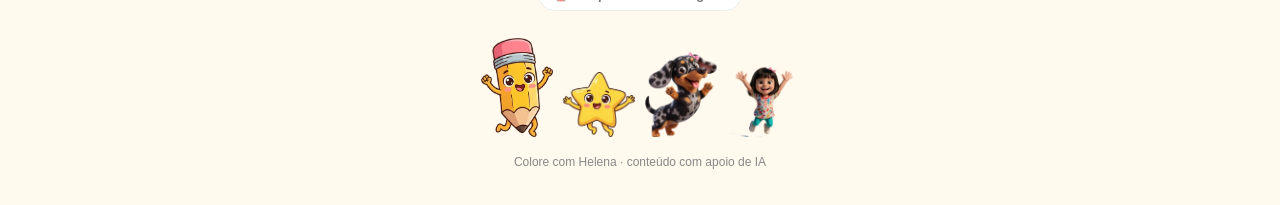
